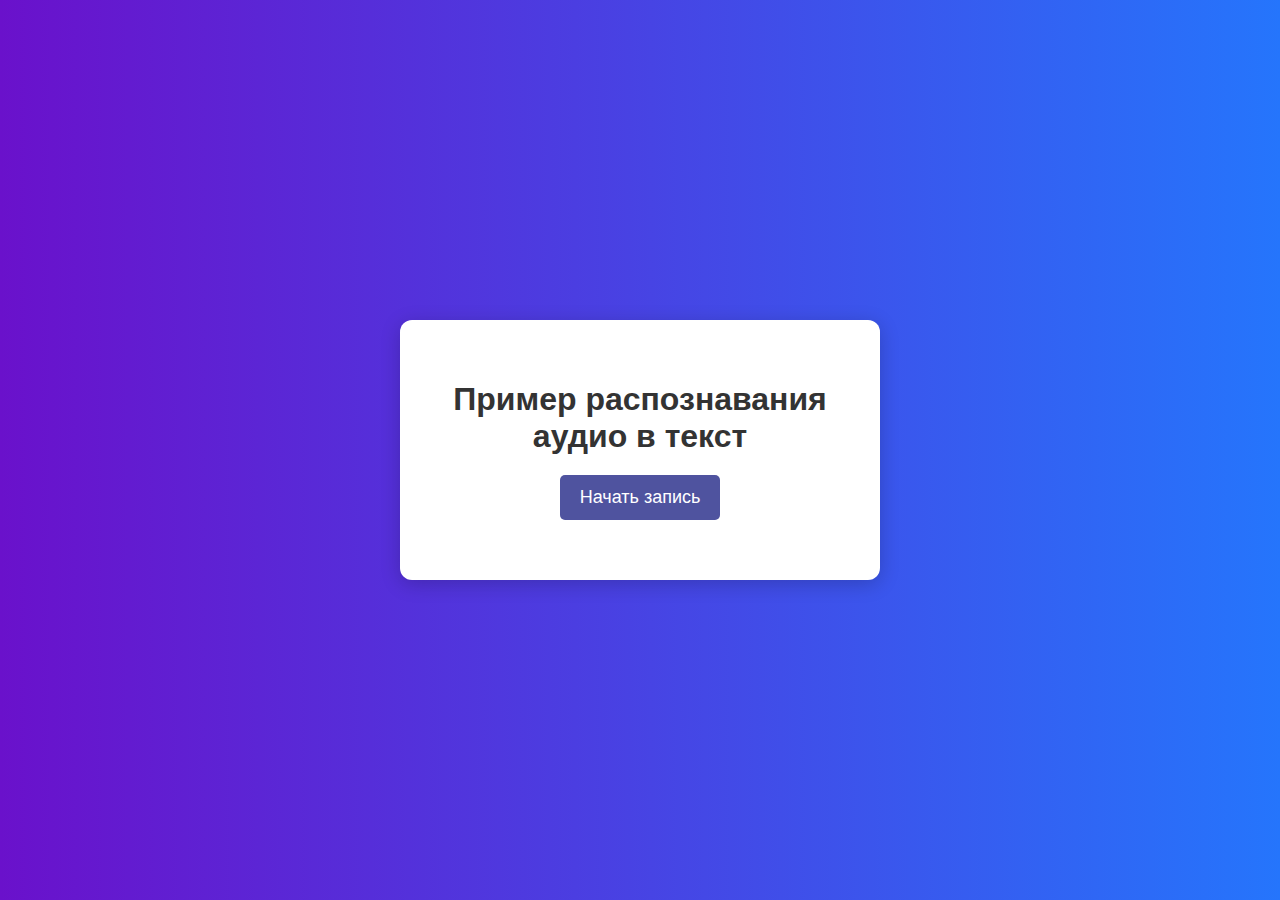
==== index.html @ 6ec8899a "хуй" ====
<!DOCTYPE html>
<html lang="ru">
<head>
    <meta charset="UTF-8">
    <meta name="viewport" content="width=device-width, initial-scale=1.0">
    <title>Анализ звука в процессах распознавания речи</title>
    <link rel="stylesheet" href="styles.css">
    <link rel="icon" href="images/kiss.jpg" type="image/jpg"
</head>
<body>
    <div class="container">
        <h1>Пример распознавания аудио в текст</h1>
        <button id="start-btn">Начать запись</button>
        <p id="output"></p>
    </div>

    <script>
        const startBtn = document.getElementById('start-btn');
        const output = document.getElementById('output');

        if ('webkitSpeechRecognition' in window) {
            const recognition = new webkitSpeechRecognition();
            recognition.lang = 'ru-RU';
            recognition.continuous = false;
            recognition.interimResults = false;

            recognition.onstart = function() {
                startBtn.textContent = 'Запись...';
            };

            recognition.onresult = function(event) {
                const transcript = event.results[0][0].transcript;
                output.textContent = transcript;
            };

            recognition.onerror = function(event) {
                output.textContent = 'Ошибка распознавания: ' + event.error;
            };

            recognition.onend = function() {
                startBtn.textContent = 'Начать запись';
            };

            startBtn.addEventListener('click', () => {
                recognition.start();
            });
        } else {
            output.textContent = 'Ваш браузер не поддерживает распознавание речи.';
        }
    </script>

    <!--<script src="script.js"></script>-->
    <!--script src="tatar.js"></script>-->

</body>
</html>
---- styles.css ----
/*@import url('https://fonts.googleapis.com/css2?family=Roboto:wght@400;700&display=swap');*/

body {
    font-family: 'Roboto', sans-serif;
    display: flex;
    justify-content: center;
    align-items: center;
    height: 100vh;
    margin: 0;
    background: linear-gradient(to right, #6a11cb, #2575fc);
}

.lotsoftext {
    text-align: left;
    padding: 40px;
    background: white;
    border-radius: 0px;
    box-shadow: 0 4px 20px rgba(0, 0, 0, 0.2);
    max-width: 400px;
    width: 100%;
}

.container {
    text-align: center;
    padding: 40px;
    background: white;
    border-radius: 12px;
    box-shadow: 0 4px 20px rgba(0, 0, 0, 0.2);
    max-width: 400px;
    width: 100%;
}

h1 {
    color: #333;
    margin-bottom: 20px;
}

button {
    padding: 12px 20px;
    font-size: 18px;
    border: none;
    border-radius: 5px;
    background-color: #4f539f;
    color: white;
    cursor: pointer;
    transition: background-color 0.3s;
}

button:hover {
    background-color: #3c8aa0;
}

p {
    margin-top: 20px;
    font-size: 18px;
    color: #555;
}
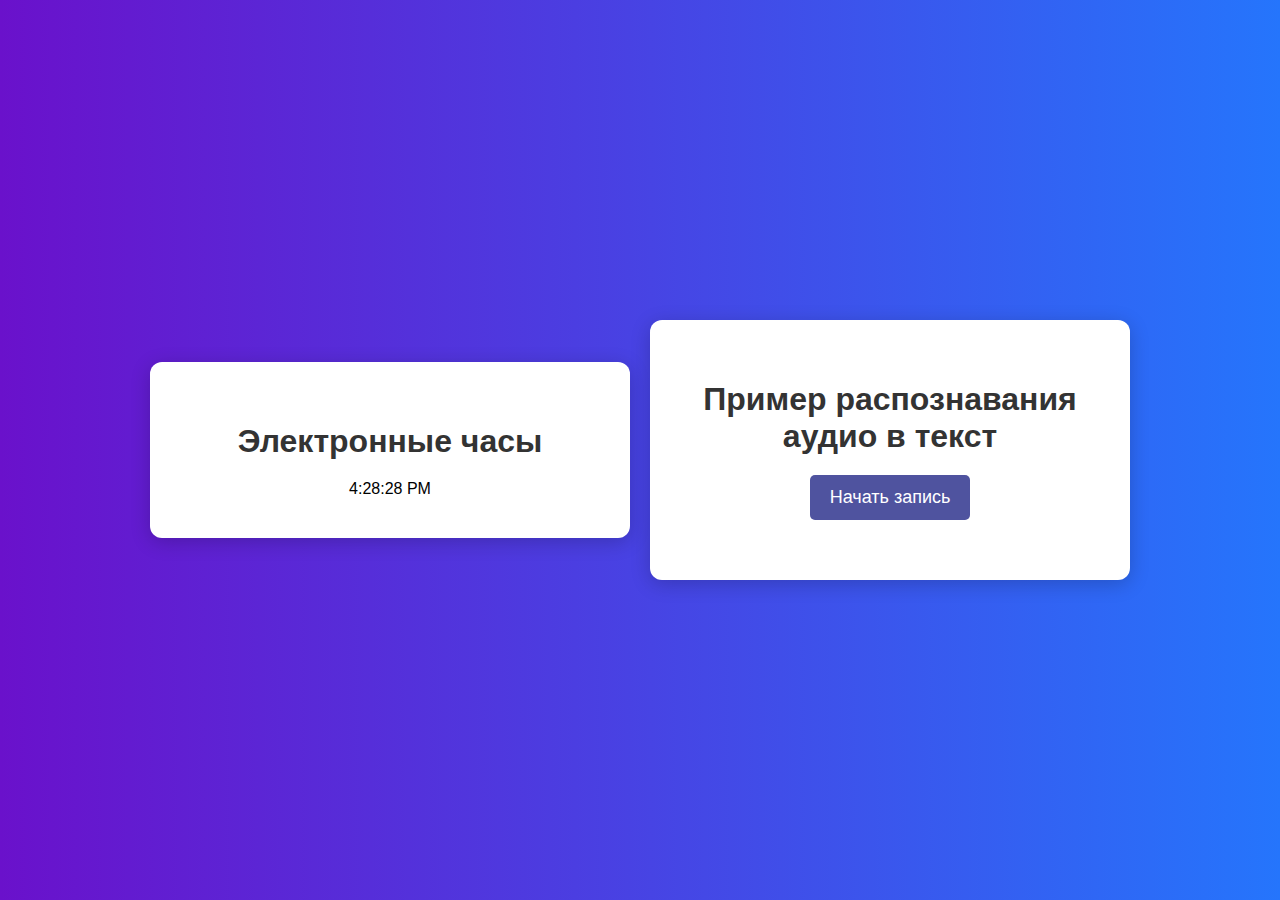
==== commit 4433a22a: "did something" ====
--- a/index.html
+++ b/index.html
@@ -5,9 +5,14 @@
     <meta name="viewport" content="width=device-width, initial-scale=1.0">
     <title>Анализ звука в процессах распознавания речи</title>
     <link rel="stylesheet" href="styles.css">
-    <link rel="icon" href="images/kiss.jpg" type="image/jpg"
+    <link rel="icon" href="images/kiss.jpg" type="image/jpg">
 </head>
 <body>
+    <div class="container-clock">
+        <h1>Электронные часы</h1> 
+        <div id="clock"></div>
+    </div>
+
     <div class="container">
         <h1>Пример распознавания аудио в текст</h1>
         <button id="start-btn">Начать запись</button>
@@ -15,6 +20,14 @@
     </div>
 
     <script>
+        function displayTime() {
+            let element = document.getElementById("clock");
+            let now = new Date();    // Получить текущее время
+            element.innerHTML = now.toLocaleTimeString(); // Отобразить время
+            setTimeout(displayTime, 1000);    // Вызывать функцию каждую секунду
+        }
+        window.onload = displayTime;
+        
         const startBtn = document.getElementById('start-btn');
         const output = document.getElementById('output');
 
@@ -30,7 +43,26 @@
 
             recognition.onresult = function(event) {
                 const transcript = event.results[0][0].transcript;
-                output.textContent = transcript;
+                
+                // Применяем простую логику для добавления знаков
+                let modifiedTranscript = transcript;
+                
+                // Примеры вопросов и восклицаний
+                const questionWords = ["что", "где", "кто", "как", "почему"];
+                const exclamationWords = ["ура", "давай", "отлично", "вперед"];
+                
+                // Проверка на вопрос
+                const lowerCaseTranscript = transcript.toLowerCase();
+                if (questionWords.some(word => lowerCaseTranscript.includes(word))) {
+                    modifiedTranscript += '?';
+                }
+                
+                // Проверка на восклицание
+                if (exclamationWords.some(word => lowerCaseTranscript.includes(word))) {
+                    modifiedTranscript += '!';
+                }
+
+                output.textContent = modifiedTranscript;
             };
 
             recognition.onerror = function(event) {
@@ -49,8 +81,5 @@
         }
     </script>
 
-    <!--<script src="script.js"></script>-->
-    <!--script src="tatar.js"></script>-->
-
 </body>
 </html>--- a/styles.css
+++ b/styles.css
@@ -10,16 +10,6 @@
     background: linear-gradient(to right, #6a11cb, #2575fc);
 }
 
-.lotsoftext {
-    text-align: left;
-    padding: 40px;
-    background: white;
-    border-radius: 0px;
-    box-shadow: 0 4px 20px rgba(0, 0, 0, 0.2);
-    max-width: 400px;
-    width: 100%;
-}
-
 .container {
     text-align: center;
     padding: 40px;
@@ -28,6 +18,17 @@
     box-shadow: 0 4px 20px rgba(0, 0, 0, 0.2);
     max-width: 400px;
     width: 100%;
+}
+
+.container-clock {
+    text-align: center;
+    padding: 40px;
+    background: white;
+    border-radius: 12px;
+    box-shadow: 0 4px 20px rgba(0, 0, 0, 0.2);
+    max-width: 400px;
+    width: 100%;
+    margin-right: 20px;
 }
 
 h1 {
@@ -54,4 +55,4 @@
     margin-top: 20px;
     font-size: 18px;
     color: #555;
-}
+}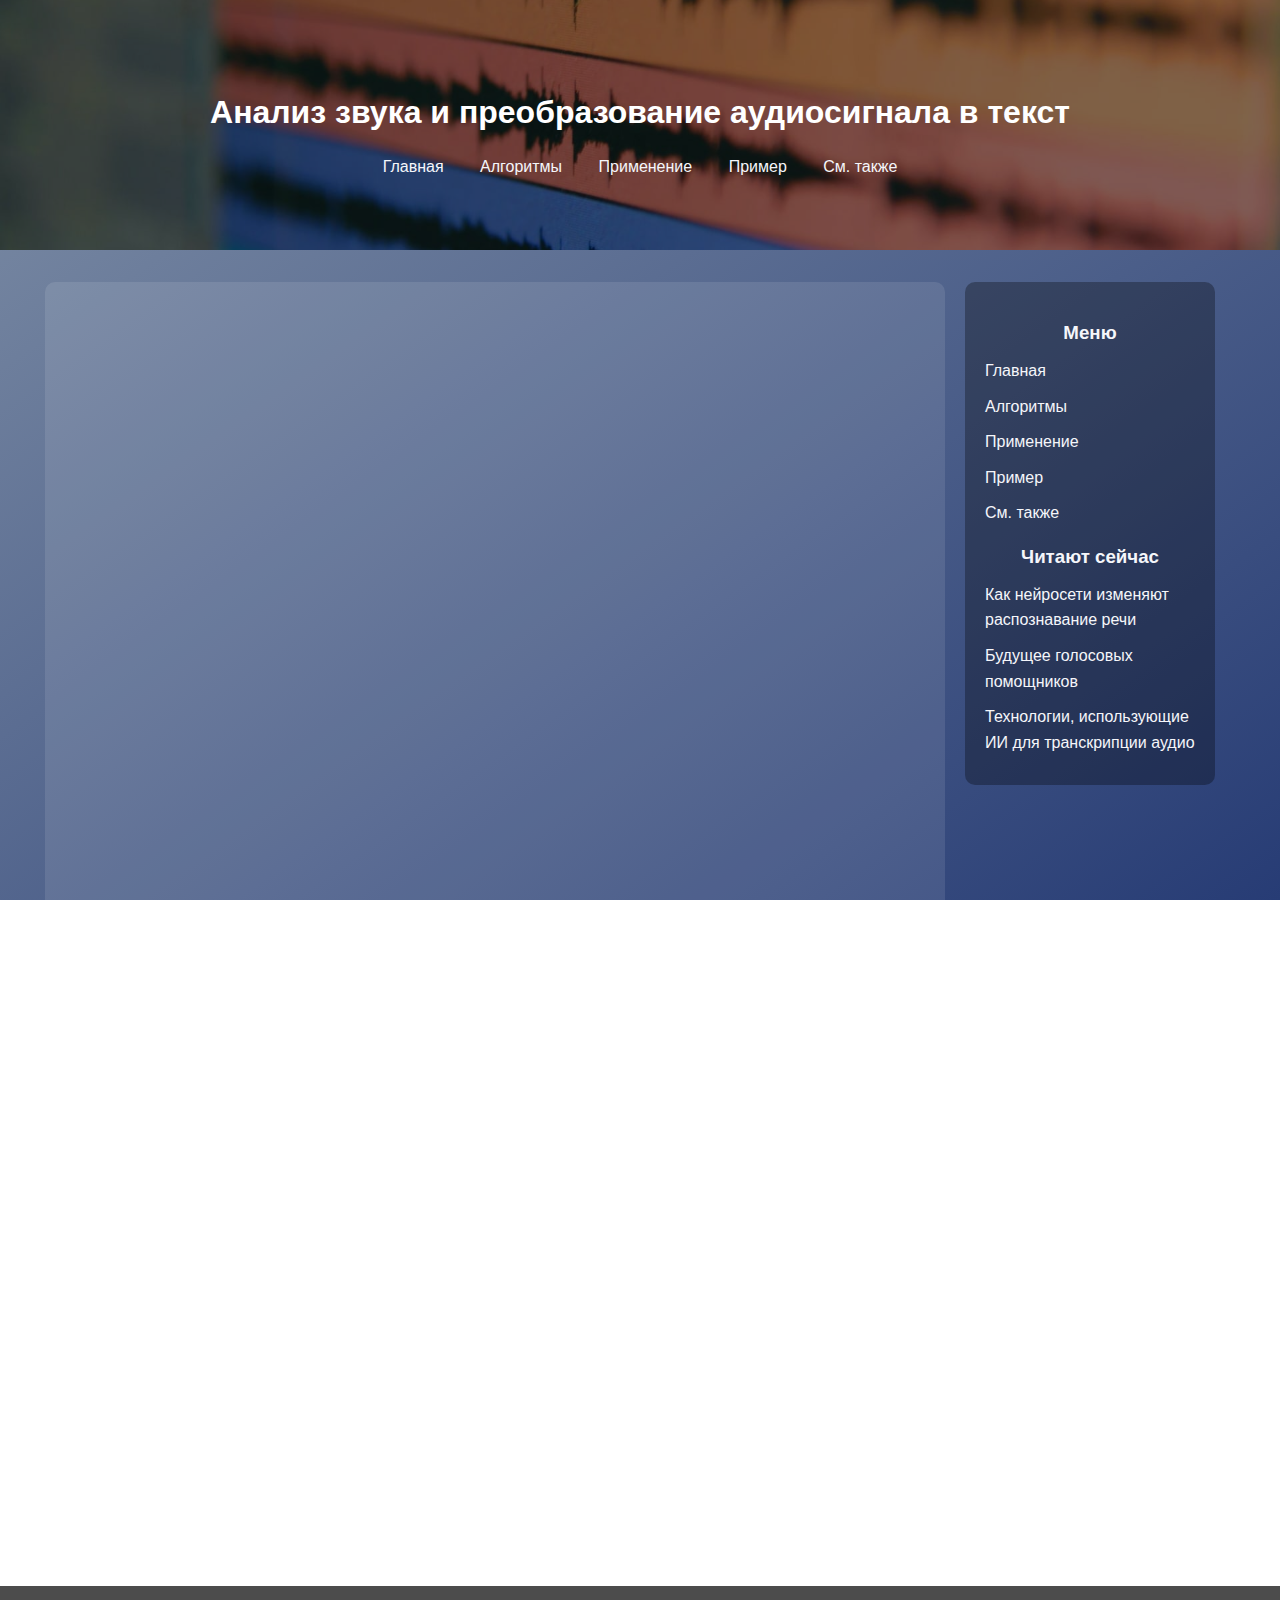
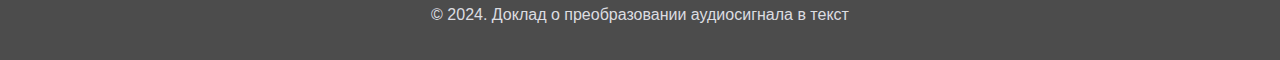
==== commit ae82c3cb: "v1.0 - release))" ====
--- a/index.html
+++ b/index.html
@@ -1,85 +1,110 @@
 <!DOCTYPE html>
 <html lang="ru">
+
 <head>
     <meta charset="UTF-8">
     <meta name="viewport" content="width=device-width, initial-scale=1.0">
-    <title>Анализ звука в процессах распознавания речи</title>
+    <title>Анализ звука и преобразование аудиосигнала в текст</title>
     <link rel="stylesheet" href="styles.css">
-    <link rel="icon" href="images/kiss.jpg" type="image/jpg">
 </head>
+
 <body>
-    <div class="container-clock">
-        <h1>Электронные часы</h1> 
-        <div id="clock"></div>
+
+    <header>
+        <h1>Анализ звука и преобразование аудиосигнала в текст</h1>
+        <nav>
+            <a href="index.html">Главная</a>
+            <a href="algorithms.html">Алгоритмы</a>
+            <a href="applications.html">Применение</a>
+            <a href="button.html">Пример</a>
+            <a href="references.html">См. также</a>
+        </nav>
+    </header>
+
+    <div class="container">
+        <main class="content">
+            <section id="intro" class="fade-in">
+                <h2>Анализ аудио. Идентификация голоса</h2>
+                <p><strong>Распознавание звука</strong>, или автоматическое распознавание речи (АСР), представляет собой
+                    процесс обработки и анализа звуковых сигналов с целью их преобразования в текст. Эта технология
+                    является
+                    неотъемлемой частью множества современных приложений, включая системы голосовых помощников,
+                    автоматические субтитры, транскрипцию встреч и голосовые команды в различных устройствах. История
+                    распознавания речи насчитывает несколько десятилетий, начиная с первых экспериментов в середине XX
+                    века,
+                    и продолжает развиваться благодаря достижениям в области машинного обучения и нейронных сетей.</p>
+
+                <h3>История распознавания звука</h3>
+                <p>Первые шаги в области распознавания речи были сделаны в 1950-х годах, когда ученые начали
+                    использовать
+                    примитивные алгоритмы для анализа звуковых волн. Одним из первых успешных примеров был эксперимент с
+                    распознаванием слов, проведенный в 1952 году в компании Bell Labs, когда была разработана система,
+                    способная распознавать несколько простых слов. Однако технологии того времени были ограничены и не
+                    могли
+                    работать с естественной речью в реальном времени.</p>
+                <p>С 1970-х годов начался активный этап разработки более сложных моделей, которые могли распознавать не
+                    только отдельные слова, но и фразы. В 1980-х годах появились первые коммерческие системы, такие как
+                    Dragon Dictate, которые предлагали голосовое управление для компьютеров. Ключевыми достижениями
+                    этого
+                    периода стали технологии, основанные на моделях скрытых марковских цепей (HMM), которые позволяли
+                    эффективно моделировать временные зависимости в речи.</p>
+                <p>С начала 2000-х годов в распознавании речи начали активно использовать нейронные сети, что
+                    значительно
+                    улучшило точность систем. Это открытие позволило компьютерам понимать не только отдельные слова, но
+                    и
+                    контекст, что является основой для современных технологий.</p>
+
+                <h3>Что такое аудиосигнал?</h3>
+                <p><strong>Аудиосигнал</strong> представляет собой волну давления воздуха, которая передает информацию о
+                    звуке. Он может быть описан с помощью различных параметров, таких как амплитуда, частота и фаза.
+                    Аудиосигналы могут быть аналоговыми (непрерывными) или цифровыми, где звук преобразуется в набор
+                    дискретных значений для обработки с помощью компьютеров.</p>
+                <p>Сигнал обычно состоит из множества компонентов: основной частоты (основной тон) и гармоник
+                    (обертонов),
+                    которые могут быть изменены в зависимости от характеристик источника звука, например, голоса или
+                    музыкального инструмента. Для эффективного распознавания звука важно извлечь ключевые особенности из
+                    этих сигналов, такие как спектральные особенности, амплитудные и временные характеристики.</p>
+
+                <h3>Важность распознавания речи</h3>
+                <p>Технологии распознавания речи играют важную роль в улучшении доступности информации и взаимодействии
+                    между людьми и компьютерами. Например, они используются в медицинских приложениях для транскрипции
+                    медицинских записей, в сервисах поддержки клиентов для автоматического ответа на вопросы, а также в
+                    сферах, связанных с безопасностью, таких как биометрическая идентификация.</p>
+                <p>Новые разработки в области искусственного интеллекта, особенно в области глубокого обучения и
+                    нейронных
+                    сетей, позволяют значительно улучшить точность и эффективность таких систем. С каждым годом системы
+                    распознавания речи становятся более точными, доступными и удобными для использования в различных
+                    приложениях, что открывает новые возможности для пользователей и создателей технологий.</p>
+            </section>
+        </main>
+
+        <aside class="sidebar">
+            <h3>Меню</h3>
+            <ul>
+                <li><a href="index.html">Главная</a></li>
+                <li><a href="algorithms.html">Алгоритмы</a></li>
+                <li><a href="applications.html">Применение</a></li>
+                <li><a href="button.html">Пример</a></li>
+                <li><a href="references.html">См. также</a></li>
+            </ul>
+
+            <h3>Читают сейчас</h3>
+            <ul>
+                <li><a href="https://habr.com/ru/companies/toshibarus/articles/490732/">Как нейросети изменяют
+                        распознавание речи</a></li>
+                <li><a href="https://vc.ru/future/490237-karmannyi-golosovoi-pomoshnik">Будущее голосовых помощников</a>
+                </li>
+                <li><a href="https://vc.ru/ai/1529256-neiroseti-dlya-transkribacii-audio-v-tekst">Технологии,
+                        использующие ИИ для транскрипции аудио</a></li>
+            </ul>
+        </aside>
     </div>
 
-    <div class="container">
-        <h1>Пример распознавания аудио в текст</h1>
-        <button id="start-btn">Начать запись</button>
-        <p id="output"></p>
-    </div>
+    <footer>
+        <p>&copy; 2024. Доклад о преобразовании аудиосигнала в текст</p>
+    </footer>
 
-    <script>
-        function displayTime() {
-            let element = document.getElementById("clock");
-            let now = new Date();    // Получить текущее время
-            element.innerHTML = now.toLocaleTimeString(); // Отобразить время
-            setTimeout(displayTime, 1000);    // Вызывать функцию каждую секунду
-        }
-        window.onload = displayTime;
-        
-        const startBtn = document.getElementById('start-btn');
-        const output = document.getElementById('output');
+    <script src="script.js"></script>
+</body>
 
-        if ('webkitSpeechRecognition' in window) {
-            const recognition = new webkitSpeechRecognition();
-            recognition.lang = 'ru-RU';
-            recognition.continuous = false;
-            recognition.interimResults = false;
-
-            recognition.onstart = function() {
-                startBtn.textContent = 'Запись...';
-            };
-
-            recognition.onresult = function(event) {
-                const transcript = event.results[0][0].transcript;
-                
-                // Применяем простую логику для добавления знаков
-                let modifiedTranscript = transcript;
-                
-                // Примеры вопросов и восклицаний
-                const questionWords = ["что", "где", "кто", "как", "почему"];
-                const exclamationWords = ["ура", "давай", "отлично", "вперед"];
-                
-                // Проверка на вопрос
-                const lowerCaseTranscript = transcript.toLowerCase();
-                if (questionWords.some(word => lowerCaseTranscript.includes(word))) {
-                    modifiedTranscript += '?';
-                }
-                
-                // Проверка на восклицание
-                if (exclamationWords.some(word => lowerCaseTranscript.includes(word))) {
-                    modifiedTranscript += '!';
-                }
-
-                output.textContent = modifiedTranscript;
-            };
-
-            recognition.onerror = function(event) {
-                output.textContent = 'Ошибка распознавания: ' + event.error;
-            };
-
-            recognition.onend = function() {
-                startBtn.textContent = 'Начать запись';
-            };
-
-            startBtn.addEventListener('click', () => {
-                recognition.start();
-            });
-        } else {
-            output.textContent = 'Ваш браузер не поддерживает распознавание речи.';
-        }
-    </script>
-
-</body>
 </html>--- a/styles.css
+++ b/styles.css
@@ -1,58 +1,226 @@
-/*@import url('https://fonts.googleapis.com/css2?family=Roboto:wght@400;700&display=swap');*/
-
+* {
+    box-sizing: border-box;
+    margin: 0;
+    padding: 0;
+    font-family: Arial, sans-serif;
+}
+
+html,
 body {
-    font-family: 'Roboto', sans-serif;
-    display: flex;
+    height: 100%;
+    margin: 0;
+}
+
+body {
+    display: flex;
+    flex-direction: column;
+    background: linear-gradient(to bottom right, #7f8fa6, #273c75);
+    background-attachment: fixed;
+    color: #f5f6fa;
+    line-height: 1.6;
+    scroll-behavior: smooth;
+}
+
+h1,
+h2,
+h3 {
+    text-align: center;
+    margin-top: 1rem;
+}
+
+.fade-in {
+    opacity: 0;
+    transform: translateY(20px);
+    animation: fadeIn 1s forwards;
+}
+
+@keyframes fadeIn {
+    to {
+        opacity: 1;
+        transform: translateY(0);
+    }
+}
+
+header {
+    position: relative;
+    background-image: url('images/background2.jpg');
+    background-size: cover;
+    background-position: center;
+    background-repeat: no-repeat;
+    height: auto;
+    min-height: 250px;
+    display: flex;
+    flex-direction: column;
+    align-items: center;
     justify-content: center;
-    align-items: center;
-    height: 100vh;
-    margin: 0;
-    background: linear-gradient(to right, #6a11cb, #2575fc);
-}
-
-.container {
-    text-align: center;
-    padding: 40px;
-    background: white;
-    border-radius: 12px;
-    box-shadow: 0 4px 20px rgba(0, 0, 0, 0.2);
-    max-width: 400px;
+    text-align: center;
+    color: #fff;
+    z-index: 1;
+}
+
+header::before {
+    content: '';
+    position: absolute;
+    top: 0;
+    left: 0;
     width: 100%;
-}
-
-.container-clock {
-    text-align: center;
-    padding: 40px;
-    background: white;
-    border-radius: 12px;
-    box-shadow: 0 4px 20px rgba(0, 0, 0, 0.2);
-    max-width: 400px;
+    height: 100%;
+    background-color: rgba(0, 0, 0, 0.5);
+    z-index: -1;
+}
+
+header h1 {
+    margin-bottom: 1rem;
+}
+
+header nav a {
+    color: #f5f6fa;
+    margin: 0 1rem;
+    text-decoration: none;
+}
+
+header nav a:hover {
+    text-decoration: underline;
+}
+
+section {
+    margin: 2rem 0;
+}
+
+table {
     width: 100%;
-    margin-right: 20px;
-}
-
-h1 {
-    color: #333;
-    margin-bottom: 20px;
-}
-
-button {
-    padding: 12px 20px;
-    font-size: 18px;
+    border-collapse: collapse;
+    margin: 1rem 0;
+}
+
+th,
+td {
+    padding: 10px;
+    border: 1px solid #f5f6fa;
+    text-align: center;
+}
+
+th {
+    background: rgba(0, 0, 0, 0.5);
+}
+
+/* Футер */
+footer {
+    background-color: rgba(0, 0, 0, 0.7);
+    text-align: center;
+    padding: 1rem;
+    margin-top: 2rem;
+}
+
+footer p {
+    color: #dcdde1;
+}
+
+main {
+    margin-left: 0px;
+    padding: 200px;
+}
+
+#start-btn {
+    display: inline-block;
+    padding: 10px 20px;
+    font-size: 16px;
+    font-weight: bold;
+    color: #fff;
+    background-color: #007bff;
     border: none;
     border-radius: 5px;
-    background-color: #4f539f;
-    color: white;
     cursor: pointer;
-    transition: background-color 0.3s;
-}
-
-button:hover {
-    background-color: #3c8aa0;
-}
-
-p {
+    transition: background-color 0.3s ease, transform 0.2s ease;
+}
+
+#start-btn:hover {
+    background-color: #0056b3;
+    transform: scale(1.05);
+}
+
+#start-btn:active {
+    transform: scale(0.95);
+}
+
+#output {
     margin-top: 20px;
     font-size: 18px;
-    color: #555;
+    color: white;
+    font-family: Arial, sans-serif;
+}
+
+.center-container {
+    display: flex;
+    flex-direction: column;
+    align-items: center;
+    justify-content: center;
+    text-align: center;
+}
+
+.pics {
+    padding: 20px;
+}
+
+.pic3 {
+    padding: 20px;
+    width: 750px;
+    height: auto;
+}
+
+p {
+    margin-bottom: 1em;
+}
+
+ul {
+    padding-left: 40px;
+}
+
+.container {
+    flex: 1;
+    display: flex;
+    flex-direction: row;
+    justify-content: space-between;
+    max-width: 1200px;
+    margin: 2rem auto;
+    align-items: flex-start;
+}
+
+.content {
+    background: rgba(255, 255, 255, 0.1);
+    padding: 20px;
+    max-width: 900px;
+    border-radius: 10px;
+    margin-right: 20px;
+}
+
+.sidebar {
+    max-width: 250px;
+    background-color: rgba(0, 0, 0, 0.3);
+    padding: 20px;
+    margin-right: 20px;
+    border-radius: 10px;
+}
+
+.sidebar h3 {
+    margin-bottom: 10px;
+    color: #f5f6fa;
+}
+
+.sidebar ul {
+    list-style-type: none;
+    padding: 0;
+}
+
+.sidebar ul li {
+    margin-bottom: 10px;
+}
+
+.sidebar ul li a {
+    color: #f5f6fa;
+    text-decoration: none;
+}
+
+.sidebar ul li a:hover {
+    text-decoration: underline;
 }